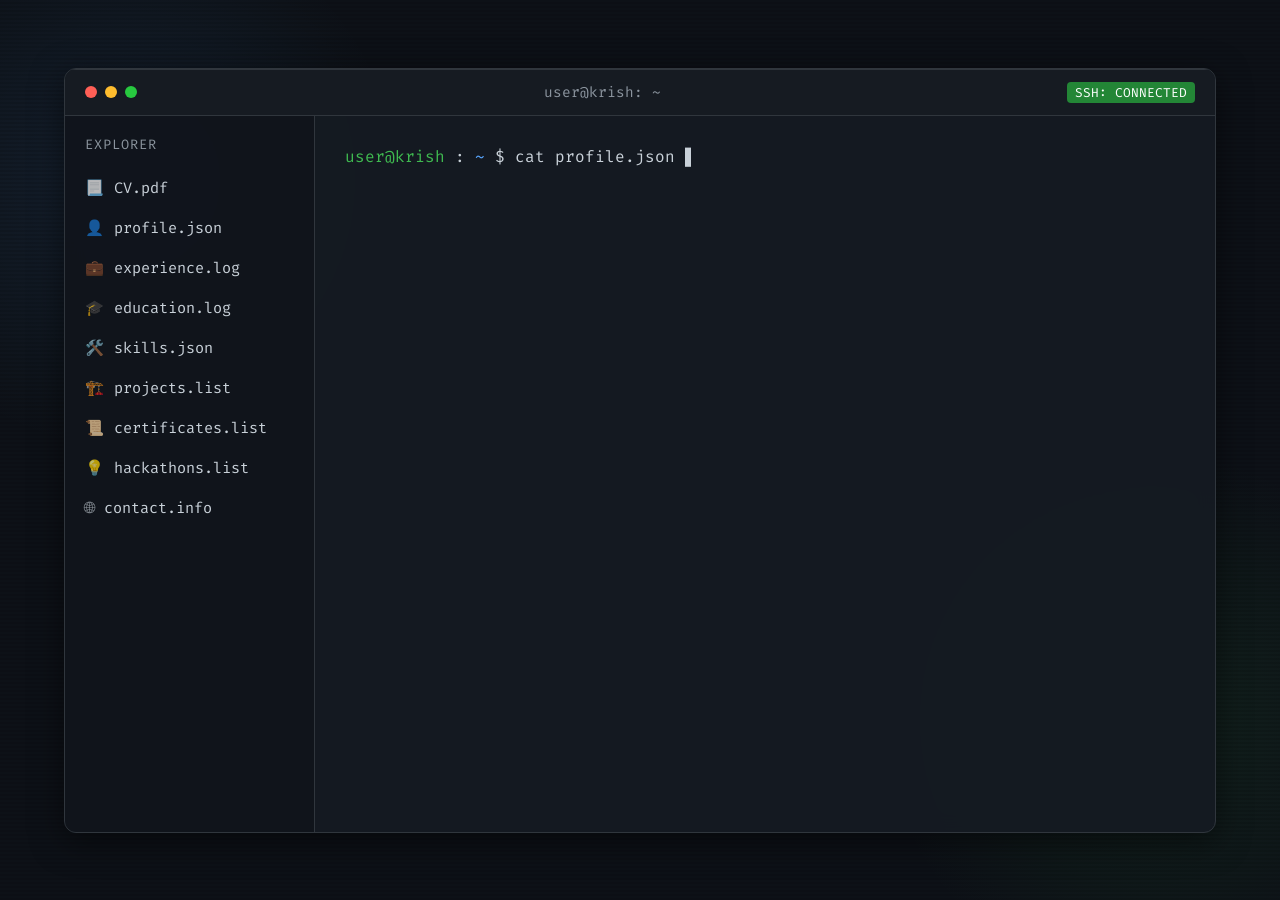
==== index.html @ 9adf70ad "enabled mobile view again" ====
<!doctype html>
<html lang="en">
	<head>
		<script src="detection.js"></script>

		<meta charset="UTF-8" />
		<meta name="viewport" content="width=device-width, initial-scale=1.0" />

		<meta
			name="description"
			content="Krishirajsinh Puwar – Computer Science Engineering student at Technical University of Munich (TUM). A Programmer, Tech enthusiast, and problem solver with experience in Software Engineering, DevOps, cloud-native systems, platform engineering, Computer Networking, Cybersecurity, Data Science and Generative AI."
		/>
		<meta
			name="keywords"
			content="Krishirajsinh Puwar, Software Engineer, Information Engineering, Computer Science, Heilbronn, Germany, TUM, Technical University of Munich, Computer Networking, DevOps, Cloud, AI, Portfolio, Resume, CV, Python, Go, C, C++, Java, Kubernetes, Docker, Platform Engineering, IT Security, Data Science, Generative AI, Cybersecurity, Software Development, Tech Enthusiast, Problem Solver, Multitasker, Quick Learner, Computer Science Student, Software Engineering Student, Computer Science Portfolio, Software Engineer Portfolio"
		/>
		<meta name="author" content="Krishirajsinh Puwar" />
		<meta name="robots" content="index, follow" />
		<meta name="theme-color" content="#0d0d0d" />

		<meta name="apple-mobile-web-app-capable" content="yes" />
		<meta
			name="apple-mobile-web-app-status-bar-style"
			content="black-translucent"
		/>

		<meta
			property="og:title"
			content="Krishirajsinh Puwar | Software Engineer & CS Student"
		/>
		<meta
			property="og:description"
			content="Terminal-style portfolio of Krishirajsinh Puwar – Computer Science Engineering student at Technical University of Munich (TUM). A Programmer, Tech enthusiast, and problem solver with experience in Software Engineering, DevOps, cloud-native systems, platform engineering, Computer Networking, Cybersecurity, Data Science and Generative AI."
		/>
		<meta property="og:type" content="website" />
		<meta
			property="og:url"
			content="https://krishirajsinh-puwar.42web.io/"
		/>

		<link
			rel="preload"
			href="https://fonts.gstatic.com/s/firacode/v26/uU9PCBUR8oakM2BQ3x0.woff2"
			as="font"
			type="font/woff2"
			crossorigin
		/>
		<link rel="preconnect" href="https://fonts.googleapis.com" />
		<link rel="preconnect" href="https://fonts.gstatic.com" crossorigin />
		<link
			href="https://fonts.googleapis.com/css2?family=Fira+Code:wght@300;400;500;600&display=swap"
			rel="stylesheet"
		/>

		<script type="application/ld+json">
			{
				"@context": "https://schema.org",
				"@type": "Person",
				"name": "Krishirajsinh Puwar",
				"url": "https://krishirajsinh-puwar.42web.io/",
				"jobTitle": "Software Engineering Student",
				"description": "Computer Science Engineering student at the Technical University of Munich with experience in Software Engineering, DevOps, cloud-native systems, platform engineering, Computer Networking, Cybersecurity, Data Science and Generative AI.",
				"affiliation": {
					"@type": "Organization",
					"name": "Schwarz IT KG"
				},
				"alumniOf": [
					{
						"@type": "EducationalOrganization",
						"name": "Technical University of Munich"
					},
					{
						"@type": "EducationalOrganization",
						"name": "42 Heilbronn"
					},
					{
						"@type": "EducationalOrganization",
						"name": "Ahmedabad University"
					}
				],
				"knowsAbout": [
					"Software Engineering",
					"DevOps",
					"Platform Engineering",
					"Cloud Computing",
					"Computer Networking",
					"IT Security",
					"Cybersecurity",
					"Data Science",
					"Generative AI",
					"Python",
					"Go",
					"C",
					"C++",
					"C#",
					"Java",
					"HTML5",
					"CSS3",
					"JavaScript",
					"Kubernetes",
					"Docker"
				],
				"sameAs": [
					"https://github.com/krishirajsinh-p",
					"https://www.linkedin.com/in/krishirajsinh-p",
					"https://www.instagram.com/krishirajsinhpuwar/"
				]
			}
		</script>

		<title>Krishirajsinh Puwar</title>
		<link
			rel="shortcut icon"
			href="https://krishirajsinh-puwar.42web.io/img/software-engineer.png"
		/>

		<link rel="stylesheet" href="styles.css" />
	</head>

	<body>
		<div class="terminal-container">
			<div class="title-bar">
				<div class="buttons">
					<div class="dot red"></div>
					<div class="dot yellow"></div>
					<div class="dot green"></div>
				</div>
				<div class="title-text">user@krish: ~</div>
				<div class="status-badge">SSH: CONNECTED</div>
			</div>

			<div class="terminal-body">
				<div class="sidebar">
					<div class="sidebar-header">Explorer</div>
					<div class="nav-item" onclick="showSection('cv')">
						<span class="nav-icon">📃</span> CV.pdf
					</div>
					<div class="nav-item" onclick="showSection('profile')">
						<span class="nav-icon">👤</span> profile.json
					</div>
					<div class="nav-item" onclick="showSection('experience')">
						<span class="nav-icon">💼</span> experience.log
					</div>
					<div class="nav-item" onclick="showSection('education')">
						<span class="nav-icon">🎓</span> education.log
					</div>
					<div class="nav-item" onclick="showSection('skills')">
						<span class="nav-icon">🛠️</span> skills.json
					</div>
					<div class="nav-item" onclick="showSection('projects')">
						<span class="nav-icon">🏗️</span> projects.list
					</div>
					<div class="nav-item" onclick="showSection('certificates')">
						<span class="nav-icon">📜</span> certificates.list
					</div>
					<div class="nav-item" onclick="showSection('hackathons')">
						<span class="nav-icon">💡</span> hackathons.list
					</div>
					<div class="nav-item" onclick="showSection('contact')">
						<span class="nav-icon">🌐</span> contact.info
					</div>
				</div>

				<div class="content-area" id="main-output">
					<div id="cv" class="section hidden-section">
						<div class="prompt-line">
							<span class="user">user@krish</span>:<span
								class="path"
								>~</span
							>$ ./display-pdf-in-terminal.sh
							CV_Krishirajsinh_Puwar.pdf
							<span class="cursor"></span>
						</div>

						<a
							href="https://krishirajsinh-puwar.42web.io/docs/CV_Krishirajsinh_Puwar.pdf"
							download
							style="
								color: black;
								font-weight: bold;
								border: none;
								border-bottom: 1px dashed black;
							"
						>
							<div class="cv-download">↓ Download CV</div>
						</a>

						<object
							data="https://krishirajsinh-puwar.42web.io/docs/CV_Krishirajsinh_Puwar.pdf#zoom=100&navpanes=0&toolbar=1"
							type="application/pdf"
							width="100%"
							height="1200px"
						>
							<iframe
								src="https://krishirajsinh-puwar.42web.io/docs/CV_Krishirajsinh_Puwar.pdf#zoom=100&navpanes=0&toolbar=1"
								width="100%"
								height="1200px"
							>
								<p>
									Your browser does not support PDF viewing.
									<a
										href="https://krishirajsinh-puwar.42web.io/docs/CV_Krishirajsinh_Puwar.pdf"
										>Download the PDF</a
									>.
								</p>
							</iframe>
						</object>
					</div>

					<div id="profile" class="section">
						<div class="prompt-line">
							<span class="user">user@krish</span>:<span
								class="path"
								>~</span
							>$ <span class="command" id="typewriter"></span
							><span class="cursor"></span>
						</div>

						<div
							id="profile-content"
							style="display: none; margin-top: 20px"
						>
							<div
								style="
									margin-top: 30px;
									border: 1px dashed var(--border-color);
									padding: 20px;
									border-radius: 8px;
								"
							>
								<h3 style="color: #c10000">{</h3>
								<ul
									style="
										list-style: none;
										padding-left: 20px;
										color: #c10000;
									"
								>
									<li>
										<span class="key">"Name"</span>:
										<span class="value"
											>"Krishirajsinh Puwar"</span
										>,
									</li>
									<br />
									<li>
										<span class="key">"About me"</span>:
										<span class="value"
											>"I am a Computer Science
											Engineering student currently
											studying at Technical University of
											Munich with a passion for coding and
											technology. I enjoy turning coffee
											into elegant lines of code,
											seamlessly juggling multiple tasks,
											and effortlessly adapting to the
											syntax of any programming
											language."</span
										>,
									</li>
									<br />
									<li>
										<span class="key">"Traits"</span>: [<br />
										&nbsp;&nbsp;<span class="value"
											>"Programmer"</span
										>,<br />
										&nbsp;&nbsp;<span class="value"
											>"Problem Solver"</span
										>,<br />
										&nbsp;&nbsp;<span class="value"
											>"Tech Enthusiast"</span
										>,<br />
										&nbsp;&nbsp;<span class="value"
											>"Multitasker"</span
										>,<br />
										&nbsp;&nbsp;<span class="value"
											>"Quick and Adaptable Learner"</span
										><br />
										],
									</li>
									<br />
									<li>
										<span class="key">"Contact"</span>:
										<a
											href="#"
											onclick="showSection('contact')"
										>
											<span class="value"
												>"see contact.info"</span
											>
										</a>
									</li>
								</ul>
								<h3 style="color: #c10000">}</h3>
							</div>
						</div>
					</div>

					<div id="experience" class="section hidden-section">
						<div class="prompt-line">
							<span class="user">user@krish</span>:<span
								class="path"
								>~</span
							>$ cat experience.log | ./make-timeline.sh
							<span class="cursor"></span>
						</div>

						<a
							href="https://www.ce.cit.tum.de/hndss/teaching/ws-25/computer-networking-and-it-security-inhn0012/"
							target="_blank"
						>
							<div class="exp-card">
								<span class="date">[10/2025 - 03/2026]</span>
								<h3>
									Tutor at Computer Networking and IT Security
									(CNS)
								</h3>
								<p>Technical University of Munich</p>
							</div>
						</a>

						<a
							href="https://it.schwarz/en/about-us"
							target="_blank"
						>
							<div class="exp-card">
								<span class="date">[08/2024 - 09/2025]</span>
								<h3>Werkstudent in Platform Engineering</h3>
								<p>Schwarz IT KG, Neckarsulm</p>
							</div>
						</a>

						<a
							href="https://www.ce.cit.tum.de/hndss/teaching/ss-24/ilab-inhn0021-inhn4053/"
							target="_blank"
						>
							<div class="exp-card">
								<span class="date">[04/2024 - 08/2024]</span>
								<h3>
									Tutor at Advanced Practical Lab in Computer
									Networking
								</h3>
								<p>Technical University of Munich</p>
							</div>
						</a>

						<a href="https://www.diveinsight.me/" target="_blank">
							<div class="exp-card">
								<span class="date">[03/2024 - 06/2024]</span>
								<h3>Co-Founder</h3>
								<p>DiveInsight, Heilbronn</p>
							</div>
						</a>

						<a
							href="https://net.in.tum.de/teaching/ss23/ilab_information.html"
							target="_blank"
						>
							<div class="exp-card">
								<span class="date">[08/2023 - 02/2024]</span>
								<h3>
									iLab Internship - Building my Own Internet
								</h3>
								<p>Technical University of Munich</p>
							</div>
						</a>
					</div>

					<div id="education" class="section hidden-section">
						<div class="prompt-line">
							<span class="user">user@krish</span>:<span
								class="path"
								>~</span
							>$ cat education.log | ./make-timeline.sh
							<span class="cursor"></span>
						</div>

						<a
							href="https://www.chn.tum.de/study-programs/bachelor-in-information-engineering"
							target="_blank"
						>
							<div class="exp-card">
								<span class="date">[10/2021 - Current]</span>
								<h3>B.Sc in Information Engineering</h3>
								<p>Technical University of Munich, Heilbronn</p>
							</div>
						</a>

						<a
							href="https://www.42heilbronn.de/en/"
							target="_blank"
						>
							<div class="exp-card">
								<span class="date">[10/2022 - 03/2024]</span>
								<h3>Computer Science</h3>
								<p>42 Heilbronn</p>
							</div>
						</a>

						<a
							href="https://ahduni.edu.in/majors/computer-science/"
							target="_blank"
						>
							<div class="exp-card">
								<span class="date">[09/2020 - 09/2021]</span>
								<h3>B.Sc in Computer Science</h3>
								<p>Ahmedabad University, India</p>
							</div>
						</a>
					</div>

					<div id="skills" class="section hidden-section">
						<div class="prompt-line">
							<span class="user">user@krish</span>:<span
								class="path"
								>~</span
							>$ cat skills.json
							<span class="cursor"></span>
						</div>

						<div
							style="
								margin-top: 30px;
								border: 1px dashed var(--border-color);
								padding: 20px;
								border-radius: 8px;
							"
						>
							<h3 style="color: #c10000">{</h3>
							<ul
								style="
									list-style: none;
									padding-left: 20px;
									color: #c10000;
								"
							>
								<li>
									<span class="key">"Languages"</span>: [<br />
									&nbsp;&nbsp;<span class="value"
										>"Python"</span
									>,<br />
									&nbsp;&nbsp;<span class="value">"Go"</span
									>,<br />
									&nbsp;&nbsp;<span class="value"
										>"C/C++/C#"</span
									>,<br />
									&nbsp;&nbsp;<span class="value">"Java"</span
									>,<br />
									&nbsp;&nbsp;<span class="value"
										>"HTML5/CSS3"</span
									>,<br />
									&nbsp;&nbsp;<span class="value"
										>"JavaScript"</span
									>,<br />
									&nbsp;&nbsp;<span class="value">"Bash"</span
									><br />
									],
								</li>
								<br />
								<li>
									<span class="key">"Tools & Platforms"</span
									>: [<br />
									&nbsp;&nbsp;<span class="value"
										>"Git/GitHub"</span
									>,<br />
									&nbsp;&nbsp;<span class="value"
										>"Linux"</span
									>,<br />
									&nbsp;&nbsp;<span class="value"
										>"Docker"</span
									>,<br />
									&nbsp;&nbsp;<span class="value"
										>"Kubernetes"</span
									>,<br />
									&nbsp;&nbsp;<span class="value"
										>"Kustomize"</span
									>,<br />
									&nbsp;&nbsp;<span class="value"
										>"Terraform"</span
									>,<br />
									&nbsp;&nbsp;<span class="value"
										>"Azure"</span
									>,<br />
									&nbsp;&nbsp;<span class="value"
										>"VS Code"</span
									>,<br />
									&nbsp;&nbsp;<span class="value"
										>"IntelliJ IDEA"</span
									>,<br />
									&nbsp;&nbsp;<span class="value"
										>"GoLand"</span
									>,<br />
									&nbsp;&nbsp;<span class="value"
										>"Jupyter"</span
									><br />
									],
								</li>
								<br />
								<li>
									<span class="key">"Technical Domains"</span
									>: [<br />
									&nbsp;&nbsp;<span class="value"
										>"Web Development"</span
									>,<br />
									&nbsp;&nbsp;<span class="value"
										>"Software Engineering"</span
									>,<br />
									&nbsp;&nbsp;<span class="value"
										>"DevOps"</span
									>,<br />
									&nbsp;&nbsp;<span class="value"
										>"Computer Networking"</span
									>,<br />
									&nbsp;&nbsp;<span class="value"
										>"IT-Security"</span
									>,<br />
									&nbsp;&nbsp;<span class="value"
										>"Data Science"</span
									>,<br />
									&nbsp;&nbsp;<span class="value"
										>"Generative AI"</span
									><br />
									]
								</li>
							</ul>
							<h3 style="color: #c10000">}</h3>
						</div>
					</div>

					<div id="projects" class="section hidden-section">
						<div class="prompt-line">
							<span class="user">user@krish</span>:<span
								class="path"
								>~</span
							>$ cat projects.list | ./format-list-view.sh
							<span class="cursor"></span>
						</div>

						<!-- TODO: add projects -->
						<ul style="list-style: none; padding: 0">
							<li style="margin-bottom: 30px; margin-top: 30px">
								‣
								<a
									href="https://web-boost.vercel.app/"
									target="_blank"
									>WebBoost</a
								>
								- A blog analyzing tool that scans your blog and
								scores your content, UX, and SEO in one place.
								You get a clear report with quick actionable
								insights and recommendations you can actually
								use.
							</li>
							<li style="margin-bottom: 30px">
								‣
								<a
									href="https://mediasleuth360.infinityfreeapp.com/"
									target="_blank"
									>MediaSleuth360</a
								>
								- A web app tool that leverages AI to enhance
								media content interaction through a chatbot
								interface. The tool streamlines content
								navigation by providing timestamps and
								eliminating manual searching or skimming.
							</li>
							<li style="margin-bottom: 15px">
								‣ WORK-IN-PROGRESS, LISTING MORE SOON!!!
							</li>
						</ul>
					</div>

					<div id="certificates" class="section hidden-section">
						<div class="prompt-line">
							<span class="user">user@krish</span>:<span
								class="path"
								>~</span
							>$ cat certificates.list | ./format-list-view.sh
							<span class="cursor"></span>
						</div>

						<ul style="list-style: none; padding: 0">
							<li style="margin-bottom: 15px">
								‣
								<a
									href="https://krishirajsinh-puwar.42web.io/docs/AI-microclass-cert-Krishirajshinh-Puwar.pdf"
									target="_blank"
									>AI Microclasses - how to master generative
									AI like a Pro</a
								>
							</li>
							<li style="margin-bottom: 15px">
								‣
								<a
									href="https://courses.edx.org/certificates/e932cb33a35c49d68d591180c5864901"
									target="_blank"
									>AI for Everyone: Master the Basics</a
								>
							</li>
							<li style="margin-bottom: 15px">
								‣
								<a
									href="https://courses.edx.org/certificates/a5ad1fb236be4dfe81f2113d454f5a74"
									target="_blank"
									>Introduction to Cloud Computing</a
								>
							</li>
							<li style="margin-bottom: 15px">
								‣
								<a
									href="https://courses.edx.org/certificates/22c818ac09b24380aa2648baf4562151"
									target="_blank"
									>Introduction to Linux</a
								>
							</li>
							<li style="margin-bottom: 15px">
								‣
								<a
									href="https://courses.edx.org/certificates/3fc72911ef18479abae2246c2bdd2088"
									target="_blank"
									>Cybersecurity Basics</a
								>
							</li>
							<li style="margin-bottom: 15px">
								‣
								<a
									href="https://courses.edx.org/certificates/c0ff079c130e436bac5a6cdcb186fbcd"
									target="_blank"
									>Introduction to Cloud Development with
									HTML, CSS, and JavaScript</a
								>
							</li>
							<li style="margin-bottom: 15px">
								‣
								<a
									href="https://courses.edx.org/certificates/d4cdd8b4777649748ed891184c3becee"
									target="_blank"
									>Developing Cloud Applications with Node.js
									and React</a
								>
							</li>
							<li style="margin-bottom: 15px">
								‣
								<a
									href="https://courses.edx.org/certificates/93f59151fcc249729932428f6f7320cb"
									target="_blank"
									>Developing Cloud Native Applications</a
								>
							</li>
							<li style="margin-bottom: 15px">
								‣
								<a
									href="https://courses.edx.org/certificates/b4935fa86e6144c48e5233bcae4f8d9d"
									target="_blank"
									>Introduction to Data Science</a
								>
							</li>
							<li style="margin-bottom: 15px">
								‣
								<a
									href="https://courses.edx.org/certificates/d2c5148cbb704c869ca817bbf81c52aa"
									target="_blank"
									>Data Science Tools</a
								>
							</li>
							<li style="margin-bottom: 15px">
								‣
								<a
									href="https://courses.edx.org/certificates/b2a924a302e74a138e5fac4d57702357"
									target="_blank"
									>Python Basics for Data Science</a
								>
							</li>
							<li style="margin-bottom: 15px">
								‣
								<a
									href="https://courses.edx.org/certificates/4005465d2c504a279243ca0ddbc5af24"
									target="_blank"
									>Blockchain Uses and Implications</a
								>
							</li>
							<li style="margin-bottom: 15px">
								‣
								<a
									href="https://www.linkedin.com/feed/update/urn:li:activity:7181878891353903104/"
									target="_blank"
									>AI Start</a
								>
							</li>
						</ul>
					</div>

					<div id="contact" class="section hidden-section">
						<div class="prompt-line">
							<span class="user">user@krish</span>:<span
								class="path"
								>~</span
							>$ cat contact.info | ./format-list-view.sh
							<span class="cursor"></span>
						</div>

						<ul style="list-style: none; padding: 0">
							<li style="margin-bottom: 15px">
								‣
								<a
									href="https://www.linkedin.com/in/krishirajsinh-p"
									target="_blank"
									><img
										src="https://krishirajsinh-puwar.42web.io/img/linkedin.svg"
										alt="LinkedIn"
										style="pointer-events: none"
									/>: @krishirajsinh-p</a
								>
							</li>
							<li style="margin-bottom: 15px">
								‣
								<a
									href="https://github.com/krishirajsinh-p"
									target="_blank"
									><img
										src="https://krishirajsinh-puwar.42web.io/img/github.svg"
										alt="Github"
										style="pointer-events: none"
									/>: @krishirajsinh-p</a
								>
							</li>
							<li style="margin-bottom: 15px">
								‣
								<a
									href="https://www.instagram.com/krishirajsinhpuwar/"
									target="_blank"
									><img
										src="https://krishirajsinh-puwar.42web.io/img/instagram.svg"
										alt="Instagram"
										style="pointer-events: none"
									/>: @krishirajsinhpuwar</a
								>
							</li>
							<li style="margin-bottom: 15px">
								‣
								<a
									href="mailto:krishirajsinh1505puwar@gmail.com"
									><img
										src="https://krishirajsinh-puwar.42web.io/img/gmail.svg"
										alt="Email"
										style="pointer-events: none"
									/>: krishirajsinh1505puwar@gmail.com</a
								>
							</li>
						</ul>
					</div>

					<div id="hackathons" class="section hidden-section">
						<div class="prompt-line">
							<span class="user">user@krish</span>:<span
								class="path"
								>~</span
							>$ cat hackathons.list | ./format-post-view.sh
							<span class="cursor"></span>
						</div>

						<iframe
							class="hackathon-iframe"
							src="https://www.linkedin.com/embed/feed/update/urn:li:ugcPost:7403125349741473792"
							height="1000"
							width="48%"
							frameborder="0"
							allowfullscreen=""
							title="Embedded post"
						></iframe>
						<iframe
							class="hackathon-iframe"
							src="https://www.linkedin.com/embed/feed/update/urn:li:ugcPost:7178263312009162753"
							height="1000"
							width="48%"
							frameborder="0"
							allowfullscreen=""
							title="Embedded post"
						></iframe>
						<iframe
							class="hackathon-iframe"
							src="https://www.linkedin.com/embed/feed/update/urn:li:ugcPost:7264531027262427138"
							height="1000"
							width="48%"
							frameborder="0"
							allowfullscreen=""
							title="Embedded post"
						></iframe>
					</div>
				</div>
			</div>
		</div>

		<script src="script.js"></script>
	</body>
</html>
---- styles.css ----
:root {
	--bg-color: #0d1117;
	--term-bg: rgba(22, 27, 34, 0.95);
	--text-color: #c9d1d9;
	--accent-color: #58a6ff;
	/* Blue */
	--cmd-color: #79c0ff;
	--string-color: #a5d6ff;
	--keyword-color: #ff7b72;
	--success-color: #3fb950;
	/* Green */
	--border-color: #30363d;
	--glass-shadow: 0 8px 32px 0 rgba(0, 0, 0, 0.5);
}

* {
	box-sizing: border-box;
	margin: 0;
	padding: 0;
	scrollbar-width: thin;
	scrollbar-color: var(--border-color) transparent;
}

/* Custom Scrollbar */
::-webkit-scrollbar {
	width: 8px;
}

::-webkit-scrollbar-track {
	background: transparent;
}

::-webkit-scrollbar-thumb {
	background-color: var(--border-color);
	border-radius: 4px;
}

body {
	font-family: "Fira Code", monospace;
	background-color: var(--bg-color);
	background-image:
		radial-gradient(
			circle at 10% 20%,
			rgba(88, 166, 255, 0.1) 0%,
			transparent 20%
		),
		radial-gradient(
			circle at 90% 80%,
			rgba(63, 185, 80, 0.1) 0%,
			transparent 20%
		);
	color: var(--text-color);
	height: 100vh;
	display: flex;
	justify-content: center;
	align-items: center;
	overflow: hidden;
}

/* Scanline Effect */
body::after {
	content: " ";
	display: block;
	position: absolute;
	top: 0;
	left: 0;
	bottom: 0;
	right: 0;
	background: linear-gradient(
		rgba(18, 16, 16, 0) 50%,
		rgba(0, 0, 0, 0.1) 50%
	);
	background-size: 100% 4px;
	z-index: 2;
	pointer-events: none;
}

/* Main Container */
.terminal-container {
	width: 90%;
	max-width: 1200px;
	height: 85vh;
	background: var(--term-bg);
	border: 1px solid var(--border-color);
	border-radius: 12px;
	box-shadow: var(--glass-shadow);
	display: flex;
	flex-direction: column;
	z-index: 10;
	backdrop-filter: blur(10px);
	overflow: hidden;
	animation: fadeIn 0.8s ease-out;
}

/* Title Bar */
.title-bar {
	background: #161b22;
	padding: 12px 20px;
	border-bottom: 1px solid var(--border-color);
	border-top: 1px solid var(--border-color);
	display: flex;
	align-items: center;
	justify-content: space-between;
}

.buttons {
	display: flex;
	gap: 8px;
}

.dot {
	width: 12px;
	height: 12px;
	border-radius: 50%;
}

.red {
	background: #ff5f56;
}

.yellow {
	background: #ffbd2e;
}

.green {
	background: #27c93f;
}

.title-text {
	font-size: 0.9rem;
	color: #8b949e;
}

.status-badge {
	font-size: 0.8rem;
	background: #238636;
	color: white;
	padding: 2px 8px;
	border-radius: 4px;
}

/* Layout: Sidebar + Content */
.terminal-body {
	display: flex;
	flex: 1;
	overflow: hidden;
}

/* Sidebar Navigation */
.sidebar {
	width: 250px;
	background: rgba(13, 17, 23, 0.5);
	border-right: 1px solid var(--border-color);
	padding: 20px 0;
	display: flex;
	flex-direction: column;
}

.sidebar-header {
	padding: 0 20px 15px;
	font-size: 0.85rem;
	color: #8b949e;
	text-transform: uppercase;
	letter-spacing: 1px;
}

.nav-item {
	padding: 10px 20px;
	cursor: pointer;
	color: var(--text-color);
	transition: all 0.2s;
	display: flex;
	align-items: center;
	gap: 10px;
	font-size: 0.95rem;
}

.nav-item:hover,
.nav-item.active {
	background: rgba(88, 166, 255, 0.1);
	color: var(--accent-color);
	border-left: 3px solid var(--accent-color);
}

.nav-icon {
	opacity: 0.7;
}

/* Main Content Area */
.content-area {
	flex: 1;
	padding: 30px;
	overflow-y: auto;
	position: relative;
}

/* Typography & Components */
h1 {
	color: var(--accent-color);
	margin-bottom: 10px;
}

h2 {
	color: var(--success-color);
	margin-top: 25px;
	margin-bottom: 15px;
	/* border-bottom: 1px solid var(--border-color); */
	padding-bottom: 5px;
	font-size: 1.4rem;
}

h3 {
	color: var(--cmd-color);
	margin-bottom: 5px;
	font-size: 1.1rem;
}

p {
	line-height: 1.6;
	margin-bottom: 15px;
	color: #8b949e;
}

a {
	color: var(--string-color);
	text-decoration: none;
	border-bottom: 1px dashed var(--string-color);
}

a:hover {
	color: var(--accent-color);
	border-bottom-style: solid;
}

.prompt-line {
	display: flex;
	gap: 10px;
	margin-bottom: 20px;
	font-family: "Fira Code", monospace;
}

.user {
	color: var(--success-color);
}

.path {
	color: var(--accent-color);
}

.command {
	color: var(--text-color);
}

/* Cursor Blink */
.cursor::after {
	content: "▋";
	color: var(--text-color);
	animation: blink 1s infinite;
}

/* Skills Grid */
.skills-grid {
	display: grid;
	grid-template-columns: repeat(auto-fill, minmax(100px, 1fr));
	gap: 15px;
	margin-top: 20px;
}

.skill-tag {
	background: rgba(56, 139, 253, 0.15);
	color: var(--accent-color);
	padding: 8px;
	text-align: center;
	border-radius: 4px;
	border: 1px solid rgba(88, 166, 255, 0.3);
	font-size: 0.9rem;
}

/* Experience Cards */
.exp-card {
	border-left: 2px solid var(--border-color);
	padding-left: 20px;
	margin-bottom: 30px;
	position: relative;
}

.exp-card::before {
	content: "";
	position: absolute;
	left: -6px;
	top: 0;
	width: 10px;
	height: 10px;
	border-radius: 50%;
	background: var(--border-color);
}

.exp-card:hover {
	border-left-color: var(--accent-color);
}

.exp-card:hover::before {
	background: var(--accent-color);
}

.date {
	font-size: 0.85rem;
	color: #6e7681;
	margin-bottom: 5px;
	display: block;
}

/* Mobile Responsive */
@media (max-width: 768px) {
	.terminal-container {
		width: 100%;
		height: 100%;
		border-radius: 0;
		border: none;
	}

	.terminal-body {
		flex-direction: column;
		margin-bottom: 40px;
	}

	.sidebar {
		width: 100%;
		flex-direction: row;
		overflow-x: auto;
		padding: 10px;
		border-right: none;
		border-bottom: 1px solid var(--border-color);
	}

	.sidebar-header {
		display: none;
	}

	.nav-item {
		padding: 8px 15px;
		white-space: nowrap;
		border-left: none;
		border-bottom: 3px solid transparent;
	}

	.nav-item:hover,
	.nav-item.active {
		border-left: none;
		border-bottom: 3px solid var(--accent-color);
	}

	.content-area {
		padding: 20px;
	}

	iframe {
		width: 100% !important;
		height: 500px !important;
	}

	object {
		width: 100% !important;
		height: 500px !important;
	}

	.hackathon-iframe {
		width: 90% !important;
		height: 500px !important;
	}
}

/* Animations */
@keyframes blink {
	0%,
	100% {
		opacity: 1;
	}

	50% {
		opacity: 0;
	}
}

@keyframes fadeIn {
	from {
		opacity: 0;
		transform: translateY(20px);
	}

	to {
		opacity: 1;
		transform: translateY(0);
	}
}

.hidden-section {
	display: none;
}

.key {
	color: #eeff00;
}

.value {
	color: #a5d6ff;
}

.cv-download {
	font-size: 0.8rem;
	background: #79c0ff;
	display: flex;
	justify-content: center;
	padding: 10px 40px;
	margin: 0px 0px;
	border-top-left-radius: 10px;
	border-top-right-radius: 10px;
}

.cv-download:hover {
	background: #58a6ff;
	margin-top: -2px;
	padding-bottom: 12px;
}
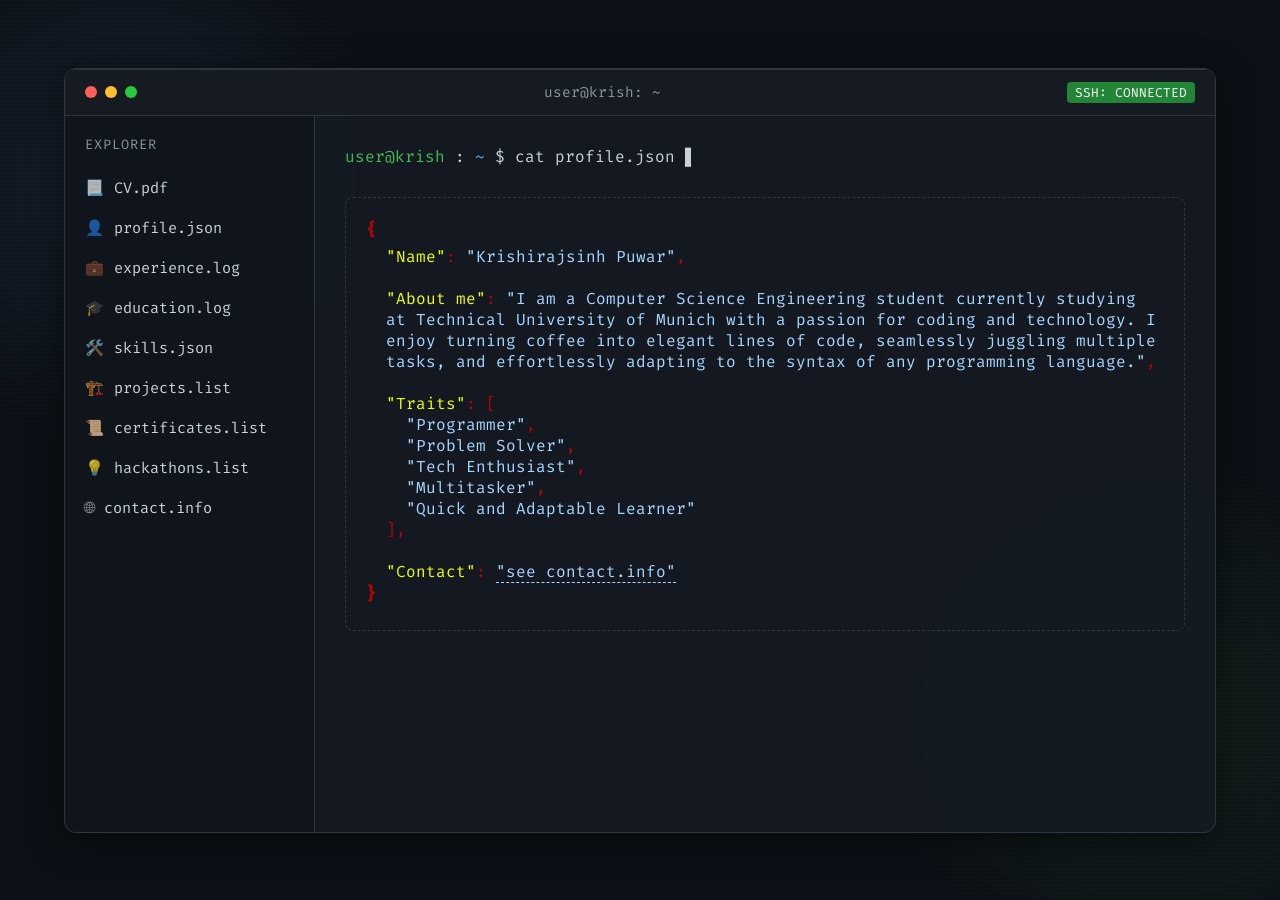
==== commit 1aeec29d: "refactor: removin typewriter effect and timeout" ====
--- a/index.html
+++ b/index.html
@@ -1,8 +1,6 @@
 <!doctype html>
 <html lang="en">
 	<head>
-		<script src="detection.js"></script>
-
 		<meta charset="UTF-8" />
 		<meta name="viewport" content="width=device-width, initial-scale=1.0" />
 
@@ -212,8 +210,8 @@
 							<span class="user">user@krish</span>:<span
 								class="path"
 								>~</span
-							>$ <span class="command" id="typewriter"></span
-							><span class="cursor"></span>
+							>$ cat profile.json
+							<span class="cursor"></span>
 						</div>
 
 						<div
@@ -564,6 +562,42 @@
 								navigation by providing timestamps and
 								eliminating manual searching or skimming.
 							</li>
+							<li style="margin-bottom: 30px; margin-top: 30px">
+								‣
+								<a
+									href="https://github.com/krishirajsinh-p/Raycasting-in-Maze"
+									target="_blank"
+									>Raycasting in Maze</a
+								>
+								- A randomized generated 3D maze exploration
+								game built using raycasting techniques in C++
+								with SDL2. This project demonstrates the classic
+								raycasting algorithm similar to early
+								first-person games like Wolfenstein 3D.
+							</li>
+							<li style="margin-bottom: 30px; margin-top: 30px">
+								‣
+								<a
+									href="https://github.com/krishirajsinh-p/Checkers-AI"
+									target="_blank"
+									>Checkers AI</a
+								>
+								- An interactive American Checkers game
+								featuring AI opponents powered by Minimax and
+								Q-Learning reinforcement learning algorithms.
+								Play against intelligent agents!
+							</li>
+							<li style="margin-bottom: 30px; margin-top: 30px">
+								‣
+								<a
+									href="https://github.com/krishirajsinh-p/Fylio"
+									target="_blank"
+									>Fylio</a
+								>
+								- An extension for Chromium-based browsers that
+								replaces plain file:/// directory listings with
+								a Finder-style UI.
+							</li>
 							<li style="margin-bottom: 15px">
 								‣ WORK-IN-PROGRESS, LISTING MORE SOON!!!
 							</li>
